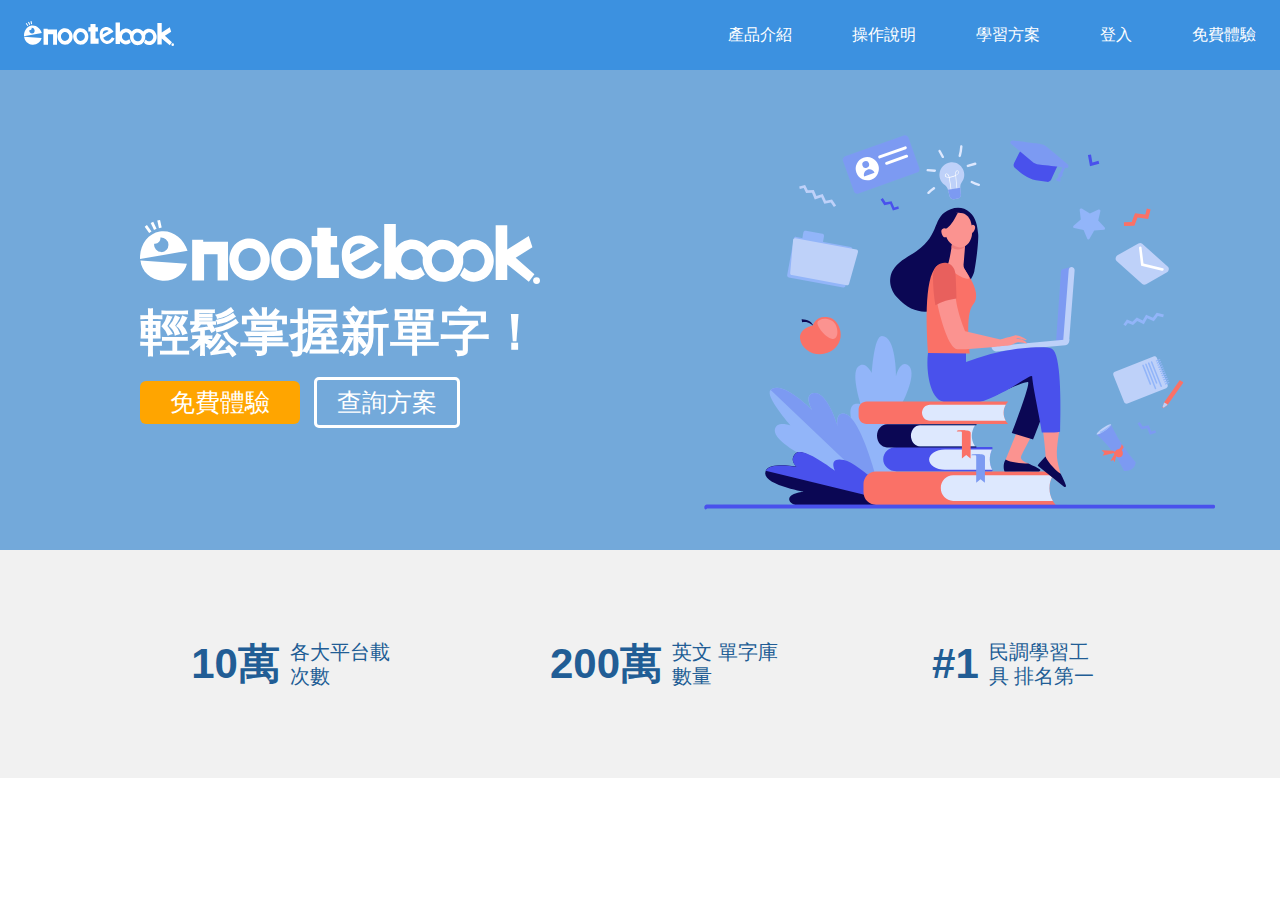
==== index.html @ 25f1acda "index_響應式_01-02banner" ====
<!DOCTYPE html>
<html lang="en">
  <head>
    <meta charset="UTF-8" />
    <meta http-equiv="X-UA-Compatible" content="IE=edge" />
    <meta name="viewport" content="width=device-width, initial-scale=1.0" />
    <link rel="stylesheet" href="css/index.css" />
    <link rel="stylesheet" href="css/template/vb_template.css" />
    <link rel="stylesheet" href="css/template/style_guide.css" />
    <title>Enootebook</title>
  </head>
  <body>
    <!-- header -->
    <header>
      <nav class="navbar">
        <a class="nav-branding" href="index.html"
          ><img src="svg/01_logo/enotebook_logo-white.svg"
        /></a>

        <ul class="nav-menu">
          <li class="nav-item">
            <a class="nav-link" href="index.html">產品介紹</a>
          </li>
          <li class="nav-item">
            <a class="nav-link" href="vb_steps.html">操作說明</a>
          </li>
          <li class="nav-item">
            <a class="nav-link" href="vb_pricingPage.html">學習方案</a>
          </li>
          <li class="nav-item">
            <a class="nav-link" class="btn-login" href="db_home.html">登入</a>
          </li>
          <li class="nav-item">
            <a class="nav-link" class="btn-freelogin" href="db_home.html"
              >免費體驗</a
            >
          </li>
        </ul>

        <div class="hamburger">
          <span class="bar"></span>
          <span class="bar"></span>
          <span class="bar"></span>
        </div>
      </nav>
    </header>
    <div class="top-banner">
      <div class="header-banner">
        <div class="header-banner-box">
          <img src="svg/01_logo/enotebook_logo-white.svg" />
          <h1>輕鬆掌握新單字！</h1>
          <a href="db_home.html" class="btn-orange">免費體驗</a>
          <a href="vb_pricingPage.html" class="btn-update">查詢方案</a>
        </div>
      </div>
    </div>
    <div>
      <ul class="three-section">
        <li>
          <h3>10萬</h3>
          <p>各大平台載次數</p>
        </li>
        <li>
          <h3>200萬</h3>
          <p>英文 單字庫數量</p>
        </li>
        <li>
          <h3>#1</h3>
          <p>民調學習工具 排名第一</p>
        </li>
      </ul>
    </div>
    <!-- 
    <main>
      <h2 class="main-title">產品特點</h2>
      <p class="main-subtitle">enootebook與傳統書本背單字相比具有以下優勢</p>
      <ul class="main-box">
        <li>
          <h3>方便使用</h3>
          <img src="svg/03_illustrator/01_HomePage/bn-feature-01.svg" />
          <p>
            enootebook可以隨時隨地記錄和學習新單詞，不需要攜帶紙質筆記本和詞典，方便快捷。
          </p>
        </li>
        <li>
          <h3>學習工具</h3>
          <img src="svg/03_illustrator/01_HomePage/bn-feature-03.svg" />
          <p>
            enooteobok提供了一個學習工具，使用戶能夠通過測試來加深對新單詞的記憶，並依照使用者對每個單字的熟悉度來進行考試並提高學習效率。
          </p>
        </li>
        <li>
          <h3>單字驗證</h3>
          <img src="svg/03_illustrator/01_HomePage/bn-feature-02.svg" />
          <p>
            enootebook具備單字驗證功能，可以幫助您驗證輸入的單字是否正確且符合英語單字的標準。單字驗證功能可避免拼寫錯誤，提高學習效率。
          </p>
        </li>
      </ul>
    </main>
    <div class="main-banner1">
      <div class="main-bn-innerbox">
        <img
          src="svg/03_illustrator/01_HomePage/bn_learningPeople.svg"
          alt=""
        />
        <div class="mb1-right">
          <h2>輕鬆背單字</h2>
          <p>
            無論你是初學者還是進階學習者，我們的App都能夠滿足你的需求。快來創建帳號，開始輕鬆背單字的學習之旅吧！
          </p>
          <a href="#">快速體驗</a>
        </div>
      </div>
    </div>
    <div class="main-banner2">
      <div class="mb2-box">
        <h3>增加英文競爭力</h3>
        <a class="btn-orange" href="#">增加實力</a>
      </div>
    </div>
    <footer>
      <p>
        &copy; 2023 enootebook Company. All rights reserved. |

        <a href="#">尖兵計畫 前端養成班</a><a href="#"> Tibame</a>
      </p>
    </footer> -->
    <script src="js/vb_temp.js"></script>
  </body>
</html>
---- css/index.css ----
@import url('template/reset.css');

/* ------------------First-Banner---------------- */

.top-banner {
  width: 100%;
  background-color: #73a9da;
}

.header-banner {
  height: 480px;
  width: 1200px;
  margin: 0 auto;
  background-image: url('../svg/03_illustrator/01_HomePage/girlUseLaptop-02.svg');
}

.header-banner-box {
  display: inline-block;
  margin-top: 150px;
  margin-left: 100px;
}

.header-banner-box h1 {
  font-size: 50px;
  font-weight: bold;
  margin-bottom: 20px;
  color: white;
}

.header-banner-box a {
  font-size: 25px;
}
.header-banner-box a:hover {
  box-shadow: -1px -1px 20px 0px rgba(0, 0, 0, 0.15);
}

.header-banner-box img {
  width: 400px;
  margin-bottom: 20px;
}

.btn-free {
  display: inline-block;
  background-color: orange;
  text-decoration: none;
  color: white;

  padding: 10px 20px;
  border-radius: 5px;
}

.btn-update {
  display: inline-block;
  margin-left: 10px;
  text-decoration: none;
  border: 3px solid white;
  padding: 10px 20px;
  border-radius: 5px;
  color: white;
}

/* ------------三個section banner------------ */
.three-section {
  display: flex;
  background-color: rgb(241, 241, 241);
  justify-content: center;
}

.three-section li {
  display: flex;
  align-items: center;
  padding: auto 100px;
  margin: 80px 60px;
  color: #215d95;
}

.three-section li h3 {
  font-size: 42px;
  font-weight: bold;
  margin-left: 20px;
}

.three-section li p {
  font-size: 20px;
  display: inline-block;
  width: 110px;
  margin: 10px;
  line-height: 1.2;
}

/* --------------Main--------------- */
/* Tile&sub */
main {
  width: 1200px;
  margin: 0 auto;
}

main .main-title {
  font-size: 24px;
  text-align: center;
  margin-top: 80px;
  margin-bottom: 20px;
  color: #3c91e0;
  font-weight: bold;
}

main .main-subtitle {
  color: grey;
  font-size: 21px;
  text-align: center;
  margin-bottom: 60px;
}

/* Article */
.main-box {
  margin-bottom: 130px;
  margin: 0 auto;
  display: flex;
  flex-wrap: wrap;
  justify-content: center;
}

.main-box li {
  width: auto;

  padding: 30px 30px 30px 30px;
  margin: 20px;
}

.main-box h3 {
  text-align: center;
  font-size: 18px;
  color: #215d95;
  font-weight: bold;
  margin-top: 20px;
  margin-bottom: 20px;
}

.main-box img {
  display: block;
  margin: 0 auto;
  width: 300px;
  height: 240px;

  margin-bottom: 20px;
}

.main-box p {
  display: block;
  text-align: start;
  margin: 0 auto;
  width: 300px;
  font-size: 15px;
  line-height: 2;
}

/* -------------Banner1：輕鬆背彈字------------ */
.main-banner1 {
  padding-top: 70px;
}

.main-bn-innerbox {
  width: 1200px;
  margin: 0 auto;

  border-radius: 30px 30px 0px 0px;

  display: flex;
  justify-content: center;
  align-items: center;

  gap: 50px;
}

.mb1-right {
  background-color: #fff;
  color: rgb(48, 48, 48);
  padding: 40px;
  border-radius: 20px;
}

.mb1-right h2 {
  font-size: 30px;
  font-weight: bold;
  text-align: start;
  margin-bottom: 22px;
}

.mb1-right p {
  width: 300px;
  margin-bottom: 20px;
  font-size: 12px;
  line-height: 1.6;
}

.mb1-right a {
  display: inline-block;
  text-align: center;
  width: auto;
  padding: 15px;
  color: white;
  background-color: orange;
  border-radius: 5px;
  text-decoration: none;
  box-sizing: border-box;
}

.main-banner1 img {
  width: 480px;
}

/* -------------Banner2---------- */
.main-banner2 {
  background-color: hsl(203, 77%, 45%);
  font-weight: bold;
  padding-top: 60px;
}

.mb2-box {
  width: auto;
  margin: 0 auto;
  display: flex;
  justify-content: center;
  align-items: center;
  flex-direction: column;
  gap: 15px;
}

.main-banner2 h3 {
  text-align: center;
  line-height: normal;
  font-size: 30px;
  color: white;
}

.main-banner2 a {
  margin: 9px 0;
}

/* ---------------RWD--------------- */

@media screen and (max-width: 414px) {
  /* 第一個banner: */
  .header-banner {
    background-image: none;
    width: 414px;
  }
  .header-banner {
    height: 200px;
  }

  .header-banner-box {
    margin-top: 45px;
  }

  .header-banner-box h1 {
    font-size: 30px;
    text-align: center;
  }

  .header-banner-box img {
    display: none;
  }

  .header-banner-box a {
    font-size: 10px;
  }

  /* 第二個banner */

  .three-section li {
    margin: 10px 5px;
  }

  .three-section li h3 {
    font-size: 10px;
    font-weight: bold;
    margin-left: 20px;
  }

  .three-section li p {
    font-size: 6px;
    width: 80px;
  }
}
---- css/template/vb_template.css ----
body {
  margin: 0 auto;
}

/* -----------------header------------------------- */
header {
  background-color: #3c91e0;
}

li {
  list-style: none;
}

a {
  color: white;
  text-decoration: none;
}

.navbar {
  min-height: 70px;
  display: flex;
  justify-content: space-between;
  align-items: center;
  padding: 0 24px;
}

.nav-menu {
  display: flex;
  justify-content: space-between;
  align-items: center;
  gap: 60px;
}

.nav-branding {
  width: 150px;
}

.nav-link {
  transition: 0.7s ease;
}

.nav-link:hover {
  color: dodgerblue;
}

.hamburger {
  display: none;
  cursor: pointer;
}

.bar {
  display: block;
  width: 25px;
  height: 3px;
  margin: 5px auto;
  transition: all 0.3s ease-in-out;
  background-color: white;
}

@media (max-width: 768px) {
  .hamburger {
    display: block;
  }

  .hamburger.active .bar:nth-child(2) {
    opacity: 0;
  }
  .hamburger.active .bar:nth-child(1) {
    transform: translateY(8px) rotate(45deg);
  }
  .hamburger.active .bar:nth-child(3) {
    transform: translateY(-8px) rotate(-45deg);
  }

  .nav-menu {
    position: fixed;
    left: -100%;
    top: 70px;
    gap: 0;
    flex-direction: column;
    background-color: #3c91e0;
    width: 100%;
    text-align: center;
    transition: 0.3s;
  }

  .nav-item {
    margin: 16px 0;
  }

  .nav-menu.active {
    left: 0;
  }
}

/* --------------Footer------------ */
/* Footer styles */
footer {
  background-color: #13518b;
  color: #fff;
  padding: 20px;
  text-align: center;

  bottom: 0;
  width: 100%;
  box-sizing: border-box;
}

footer a {
  color: #fff;
  text-decoration: none;
}

footer a:hover {
  text-decoration: underline;
}

.hamburger {
  display: none;
  cursor: pointer;
}

.bar {
  display: block;
  width: 25px;
  height: 3px;
  margin: 5px auto;
  transition: all 0.3s ease-in-out;
  background-color: white;
}

@media screen and (max-width: 414px) {
  .hamburger {
    display: block;
  }

  .hamburger.active .bar:nth-child(2) {
    opacity: 0;
  }
  .hamburger.active .bar:nth-child(1) {
    transform: translateY(8px) rotate(45deg);
  }
  .hamburger.active .bar:nth-child(3) {
    transform: translateY(-8px) rotate(-45deg);
  }

  .nav-menu {
    position: fixed;
    left: -100%;
    top: 70px;
    gap: 0;
    flex-direction: column;

    width: 100%;
    text-align: center;
    transition: 0.3s;
  }

  .nav-item {
    margin: 16px 0;
  }

  .nav-menu.active {
    left: 0;
  }
}
---- css/template/style_guide.css ----
/*  */

body {
  font-family: 'Noto Sans TC', sans-serif;
  box-sizing: border-box;
}

/* Button */
.btn-orange {
  display: inline-block;
  background-color: orange;
  padding: 9px 30px;
  color: white;
  font-size: 19px;
  text-decoration: none;
  border-radius: 6px;
}

.btn-orange:hover {
  box-shadow: -1px -1px 20px 0px rgba(0, 0, 0, 0.15);
}

.btn-blue {
  display: inline-block;
  outline: 1px solid #3c91e0;
  color: #3c91e0;
  padding: 9px 30px;

  font-size: 19px;
  text-decoration: none;
  border-radius: 6px;
}
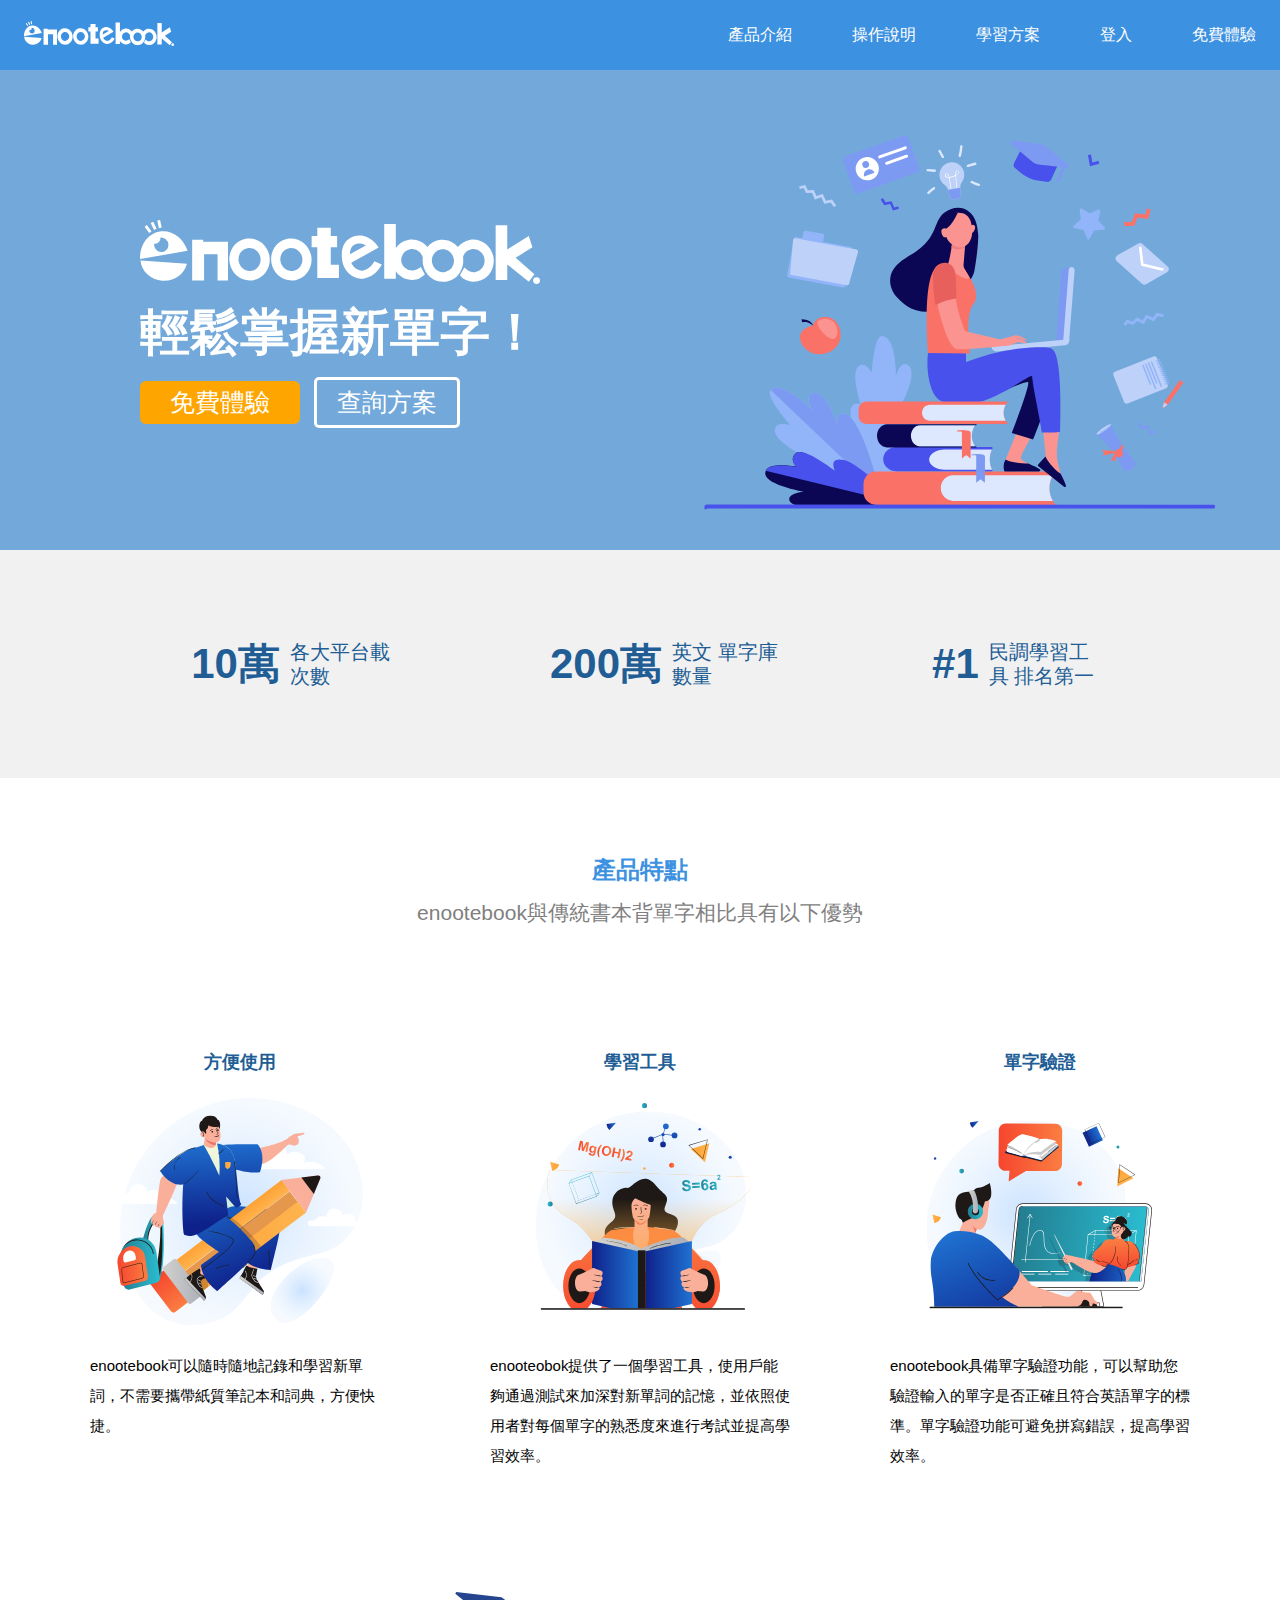
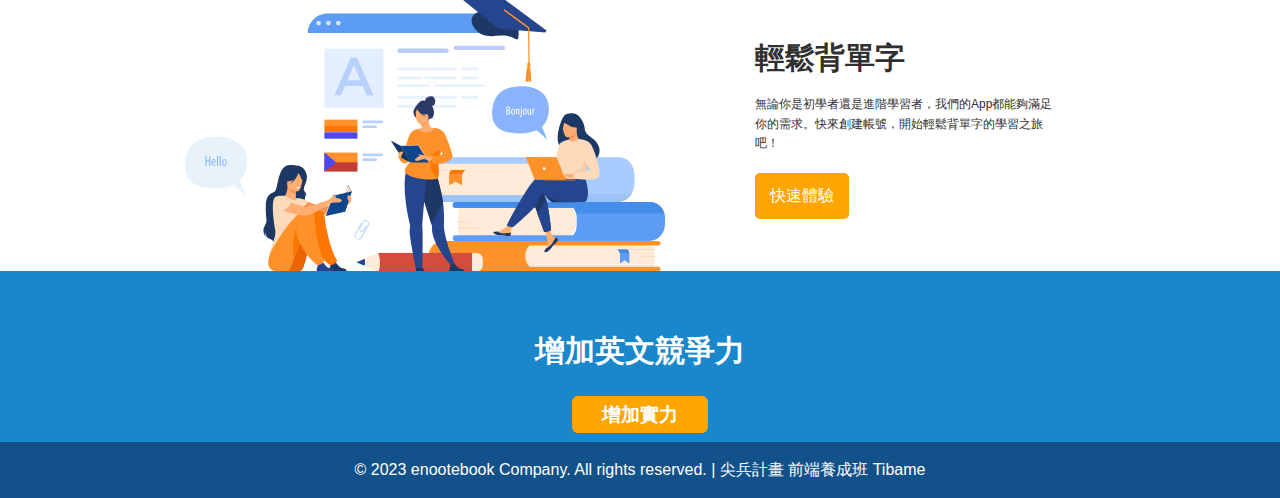
==== commit def1927c: "index_響應式結構" ====
--- a/index.html
+++ b/index.html
@@ -70,7 +70,7 @@
         </li>
       </ul>
     </div>
-    <!-- 
+
     <main>
       <h2 class="main-title">產品特點</h2>
       <p class="main-subtitle">enootebook與傳統書本背單字相比具有以下優勢</p>
@@ -125,7 +125,7 @@
 
         <a href="#">尖兵計畫 前端養成班</a><a href="#"> Tibame</a>
       </p>
-    </footer> -->
+    </footer>
     <script src="js/vb_temp.js"></script>
   </body>
 </html>
--- a/css/index.css
+++ b/css/index.css
@@ -282,4 +282,29 @@
     font-size: 6px;
     width: 80px;
   }
-}
+  /* -------- main -------- */
+  main {
+    width: 414px;
+  }
+
+  main .main-title {
+    margin-top: 30px;
+    margin-bottom: 10px;
+    font-size: 10px;
+  }
+
+  main .main-subtitle {
+    font-size: 10px;
+    margin-bottom: 10px;
+  }
+
+  /* main 2 */
+  .main-bn-innerbox {
+    width: 414px;
+  }
+
+  .main-banner1 img {
+    display: none;
+  }
+  /* footer */
+}
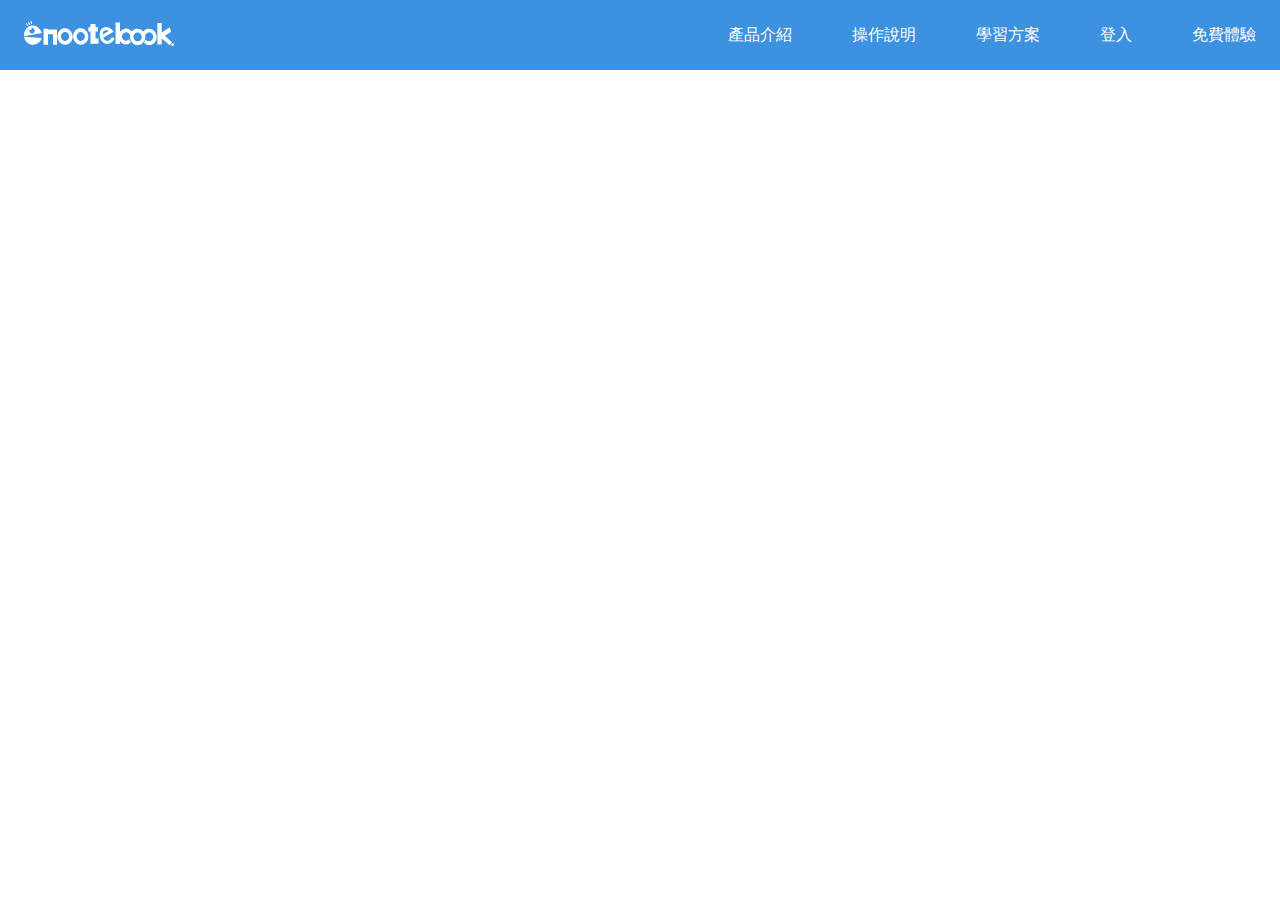
==== commit f66f99fa: "更新響應" ====
--- a/index.html
+++ b/index.html
@@ -44,7 +44,7 @@
         </div>
       </nav>
     </header>
-    <div class="top-banner">
+    <!-- <div class="top-banner">
       <div class="header-banner">
         <div class="header-banner-box">
           <img src="svg/01_logo/enotebook_logo-white.svg" />
@@ -125,7 +125,7 @@
 
         <a href="#">尖兵計畫 前端養成班</a><a href="#"> Tibame</a>
       </p>
-    </footer>
+    </footer> -->
     <script src="js/vb_temp.js"></script>
   </body>
 </html>
--- a/css/index.css
+++ b/css/index.css
@@ -1,6 +1,9 @@
 @import url('template/reset.css');
 
 /* ------------------First-Banner---------------- */
+body {
+  box-sizing: border-box;
+}
 
 .top-banner {
   width: 100%;
@@ -96,6 +99,7 @@
 }
 
 main .main-title {
+  width: 100%;
   font-size: 24px;
   text-align: center;
   margin-top: 80px;
@@ -123,7 +127,7 @@
 .main-box li {
   width: auto;
 
-  padding: 30px 30px 30px 30px;
+  padding: 0px 0px 0px 0px;
   margin: 20px;
 }
 
@@ -240,10 +244,14 @@
 /* ---------------RWD--------------- */
 
 @media screen and (max-width: 414px) {
+  .navbar {
+    padding: 0;
+  }
+
   /* 第一個banner: */
   .header-banner {
     background-image: none;
-    width: 414px;
+    width: 100%;
   }
   .header-banner {
     height: 200px;
@@ -268,8 +276,11 @@
 
   /* 第二個banner */
 
+  .three-section {
+    width: 100%;
+  }
   .three-section li {
-    margin: 10px 5px;
+    margin: 10px 0px;
   }
 
   .three-section li h3 {
@@ -280,11 +291,15 @@
 
   .three-section li p {
     font-size: 6px;
-    width: 80px;
+    width: 100%;
   }
   /* -------- main -------- */
+  body {
+    width: 414px;
+  }
+
   main {
-    width: 414px;
+    width: 100%;
   }
 
   main .main-title {
@@ -298,13 +313,32 @@
     margin-bottom: 10px;
   }
 
+  .main-box {
+    width: 100%;
+  }
+  .main-box li {
+    margin: 20px 0;
+  }
   /* main 2 */
   .main-bn-innerbox {
-    width: 414px;
+    width: 100%;
   }
 
   .main-banner1 img {
     display: none;
   }
+
+  .mb1-right {
+    padding: 10px;
+  }
+
+  .mb2-box {
+    width: 100%;
+  }
+
   /* footer */
-}
+
+  footer {
+    width: 100%;
+  }
+}
--- a/css/template/vb_template.css
+++ b/css/template/vb_template.css
@@ -73,13 +73,14 @@
   }
 
   .nav-menu {
+    box-sizing: border-box;
     position: fixed;
     left: -100%;
     top: 70px;
     gap: 0;
     flex-direction: column;
     background-color: #3c91e0;
-    width: 100%;
+    width: 414px;
     text-align: center;
     transition: 0.3s;
   }
@@ -90,6 +91,7 @@
 
   .nav-menu.active {
     left: 0;
+    width: 414px;
   }
 }
 
@@ -129,6 +131,10 @@
   background-color: white;
 }
 
+body.lock-scroll {
+  overflow: hidden;
+}
+
 @media screen and (max-width: 414px) {
   .hamburger {
     display: block;
@@ -151,7 +157,7 @@
     gap: 0;
     flex-direction: column;
 
-    width: 100%;
+    width: 414px;
     text-align: center;
     transition: 0.3s;
   }
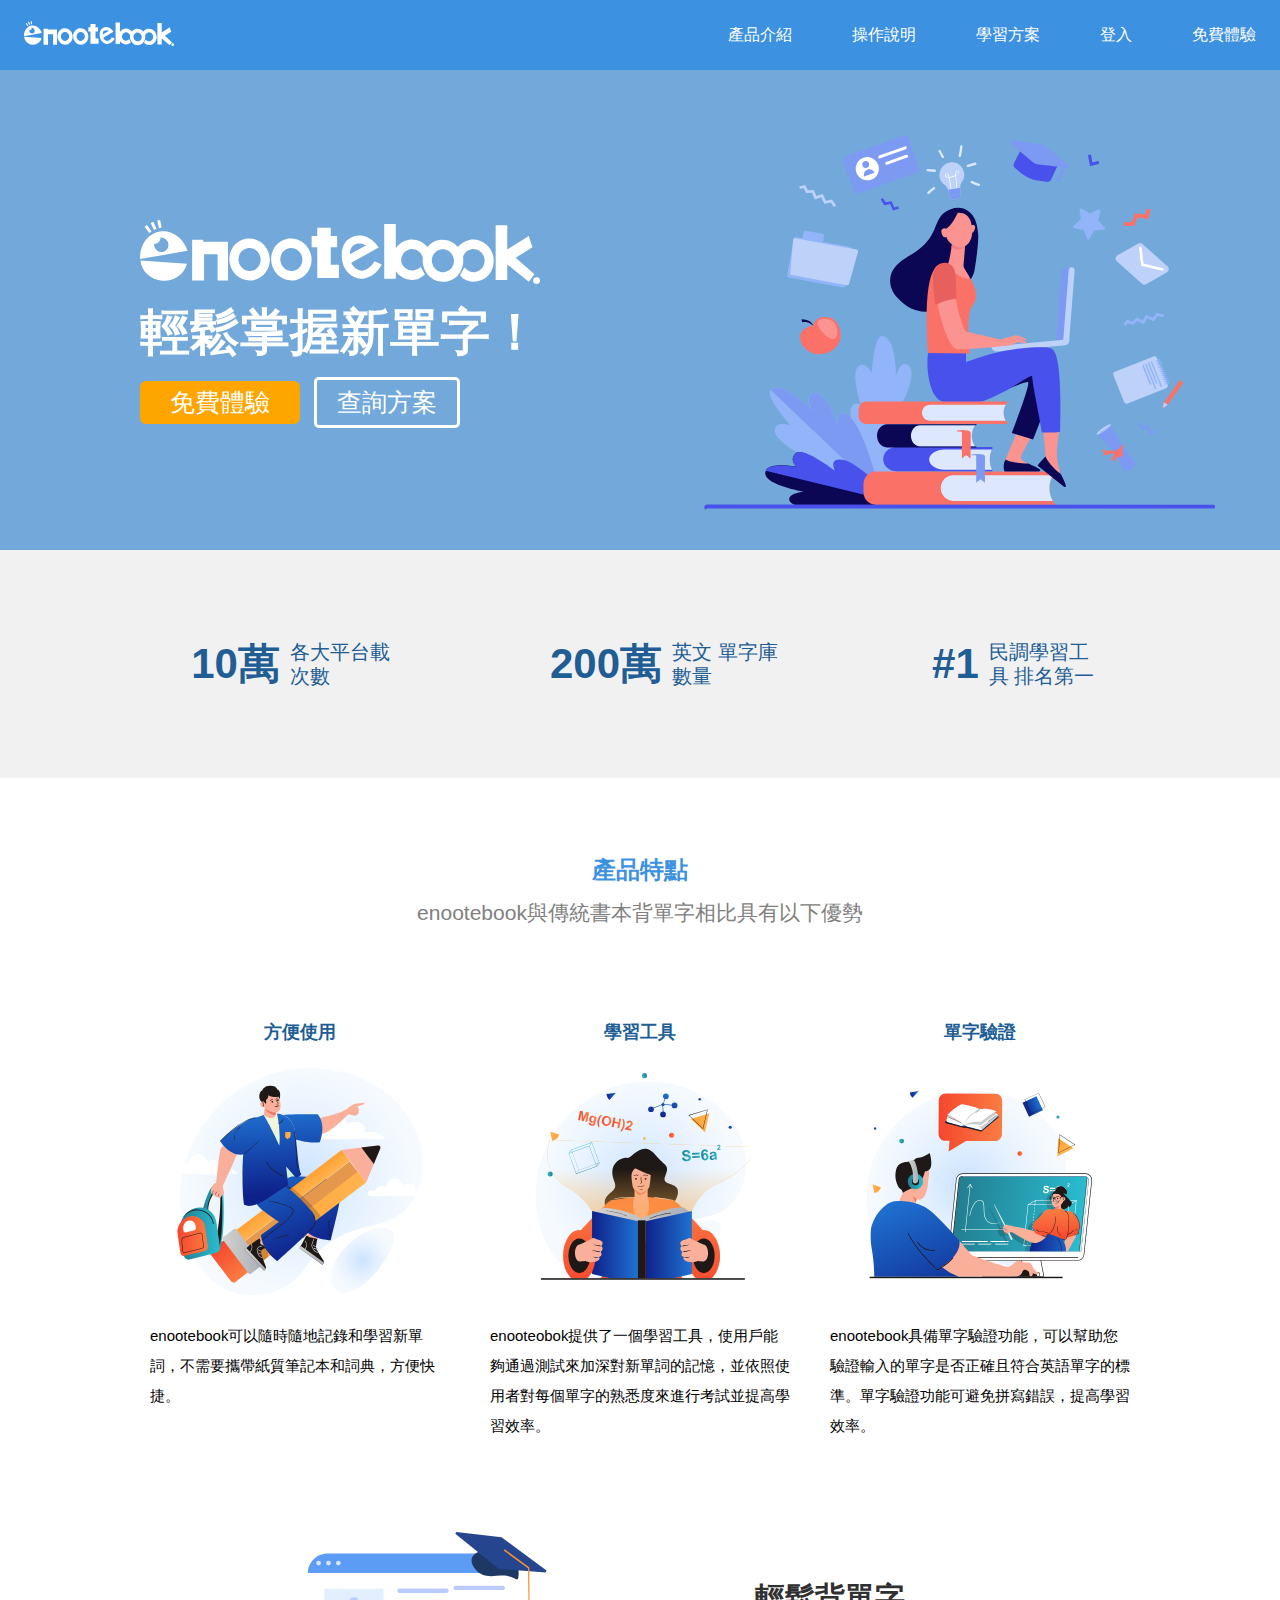
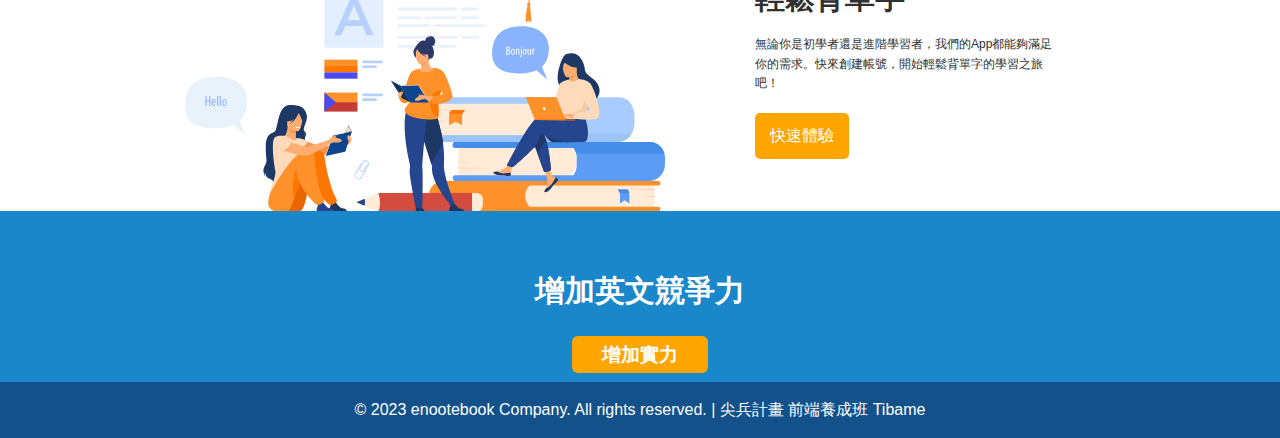
==== commit 3f4c0cb5: "響應式" ====
--- a/index.html
+++ b/index.html
@@ -3,7 +3,10 @@
   <head>
     <meta charset="UTF-8" />
     <meta http-equiv="X-UA-Compatible" content="IE=edge" />
-    <meta name="viewport" content="width=device-width, initial-scale=1.0" />
+    <meta
+      name="viewport"
+      content="width=device-width, initial-scale=1, minimum-scale=1, maximum-scale=1"
+    />
     <link rel="stylesheet" href="css/index.css" />
     <link rel="stylesheet" href="css/template/vb_template.css" />
     <link rel="stylesheet" href="css/template/style_guide.css" />
@@ -44,7 +47,7 @@
         </div>
       </nav>
     </header>
-    <!-- <div class="top-banner">
+    <div class="top-banner">
       <div class="header-banner">
         <div class="header-banner-box">
           <img src="svg/01_logo/enotebook_logo-white.svg" />
@@ -125,7 +128,7 @@
 
         <a href="#">尖兵計畫 前端養成班</a><a href="#"> Tibame</a>
       </p>
-    </footer> -->
+    </footer>
     <script src="js/vb_temp.js"></script>
   </body>
 </html>
--- a/css/index.css
+++ b/css/index.css
@@ -244,10 +244,6 @@
 /* ---------------RWD--------------- */
 
 @media screen and (max-width: 414px) {
-  .navbar {
-    padding: 0;
-  }
-
   /* 第一個banner: */
   .header-banner {
     background-image: none;
--- a/css/template/vb_template.css
+++ b/css/template/vb_template.css
@@ -1,3 +1,7 @@
+* {
+  box-sizing: border-box;
+}
+
 body {
   margin: 0 auto;
 }
@@ -80,7 +84,7 @@
     gap: 0;
     flex-direction: column;
     background-color: #3c91e0;
-    width: 414px;
+    width: 100%;
     text-align: center;
     transition: 0.3s;
   }
@@ -91,7 +95,6 @@
 
   .nav-menu.active {
     left: 0;
-    width: 414px;
   }
 }
 
@@ -136,6 +139,15 @@
 }
 
 @media screen and (max-width: 414px) {
+  .navbar {
+    width: 100%;
+    box-sizing: border-box;
+  }
+
+  .nav-branding img {
+    width: 100%;
+  }
+
   .hamburger {
     display: block;
   }
@@ -157,7 +169,7 @@
     gap: 0;
     flex-direction: column;
 
-    width: 414px;
+    width: 100%;
     text-align: center;
     transition: 0.3s;
   }
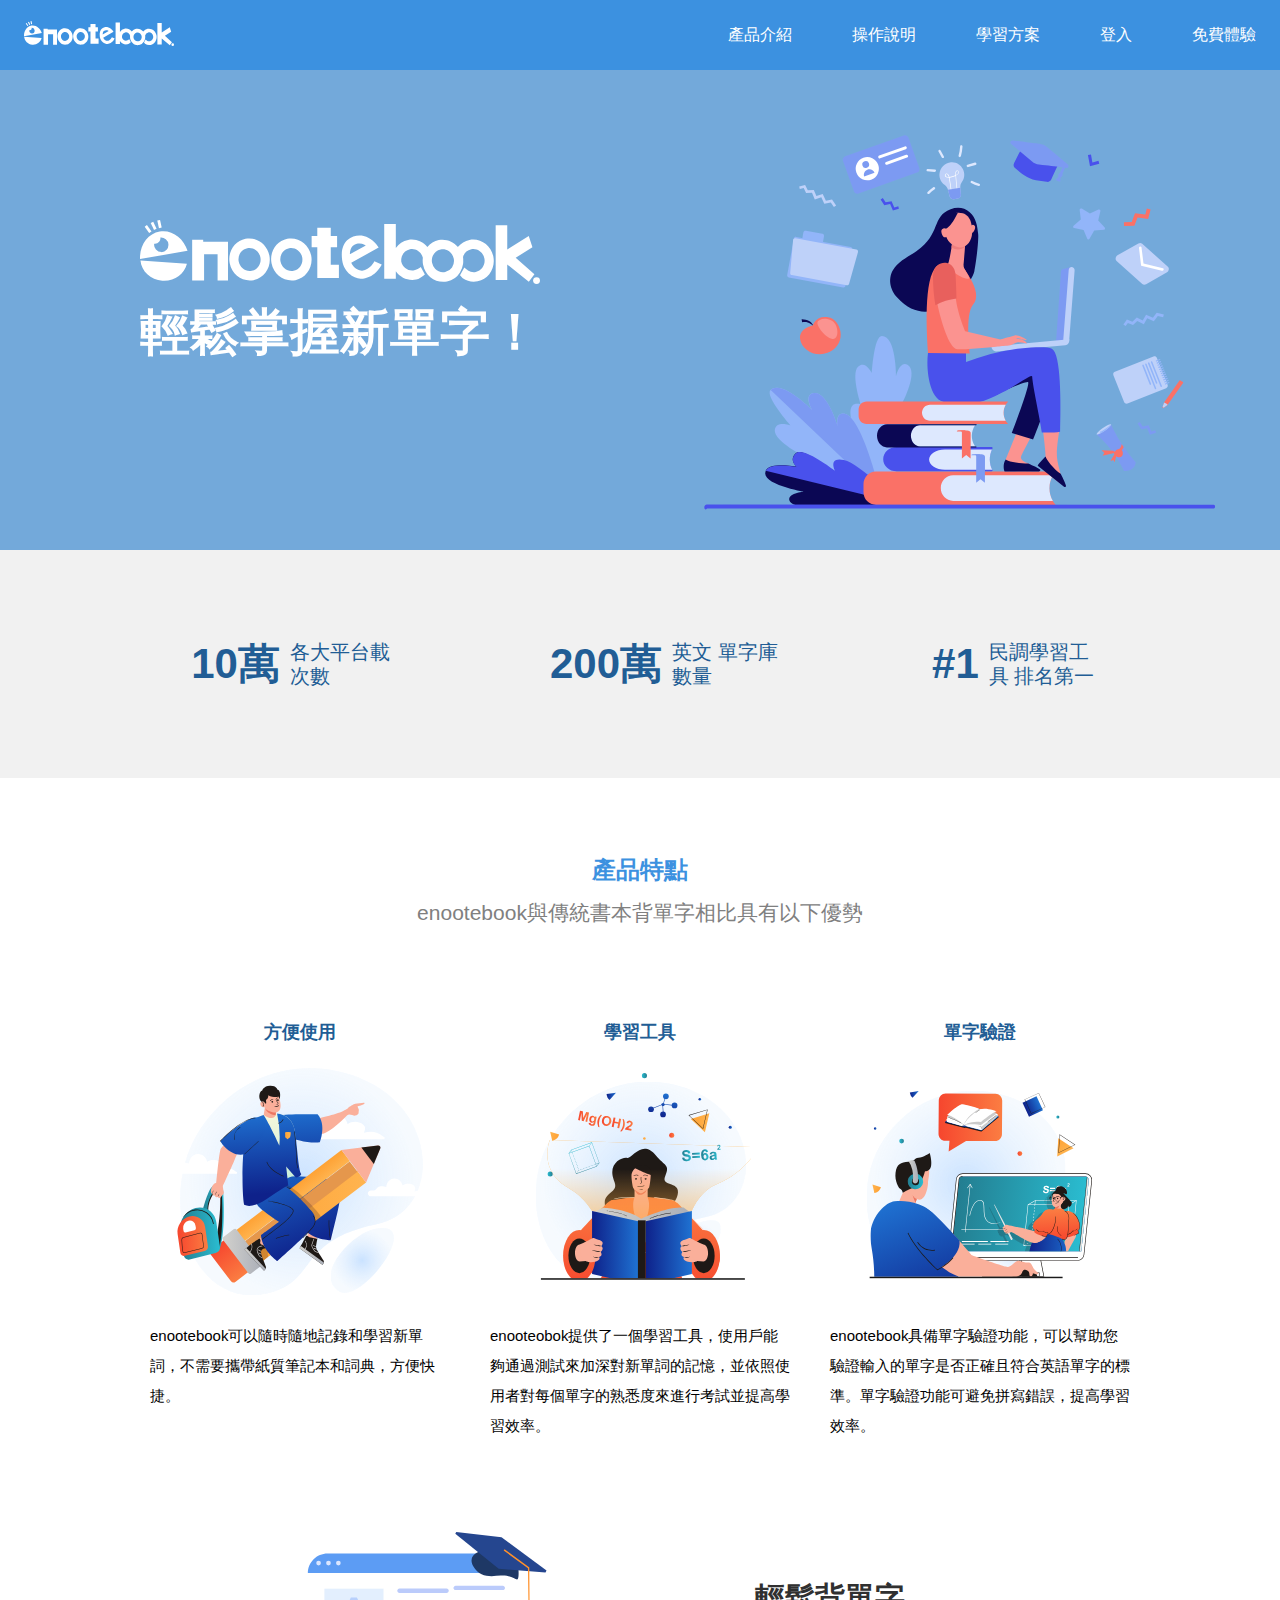
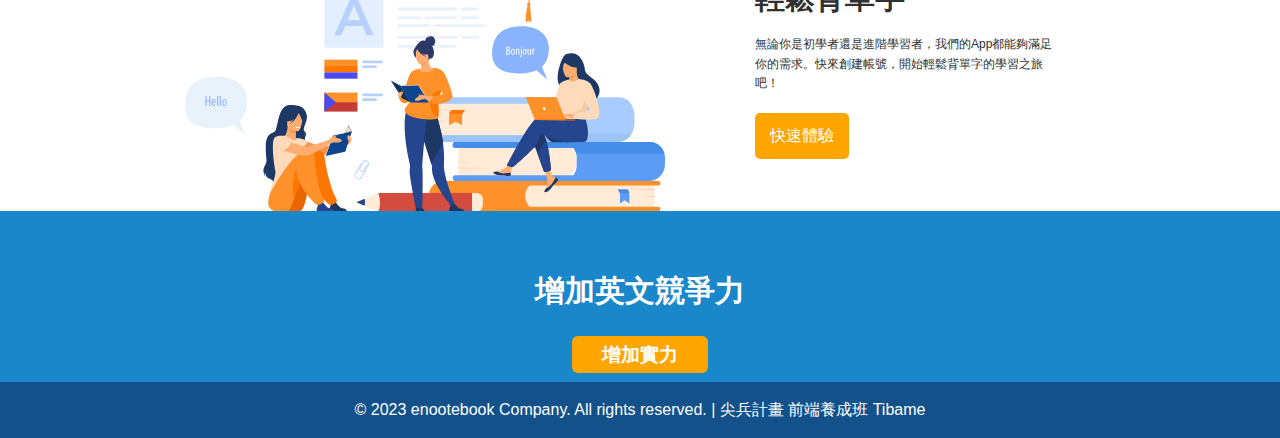
==== commit 2dd98993: "響應homepage" ====
--- a/index.html
+++ b/index.html
@@ -5,7 +5,7 @@
     <meta http-equiv="X-UA-Compatible" content="IE=edge" />
     <meta
       name="viewport"
-      content="width=device-width, initial-scale=1, minimum-scale=1, maximum-scale=1"
+      content="width=device-width, initial-scale=1.0, maximum-scale=1.0, user-scalable=0"
     />
     <link rel="stylesheet" href="css/index.css" />
     <link rel="stylesheet" href="css/template/vb_template.css" />
@@ -52,8 +52,8 @@
         <div class="header-banner-box">
           <img src="svg/01_logo/enotebook_logo-white.svg" />
           <h1>輕鬆掌握新單字！</h1>
-          <a href="db_home.html" class="btn-orange">免費體驗</a>
-          <a href="vb_pricingPage.html" class="btn-update">查詢方案</a>
+          <!-- <a href="db_home.html" class="btn-orange">免費體驗</a>
+          <a href="vb_pricingPage.html" class="btn-update">查詢方案</a> -->
         </div>
       </div>
     </div>
--- a/css/index.css
+++ b/css/index.css
@@ -250,11 +250,17 @@
     width: 100%;
   }
   .header-banner {
+    display: flex;
+    align-items: center;
+    justify-content: center;
     height: 200px;
+    margin: 0;
+    box-sizing: border-box;
   }
 
   .header-banner-box {
-    margin-top: 45px;
+    margin-top: 0px;
+    margin-left: 0px;
   }
 
   .header-banner-box h1 {
@@ -274,25 +280,27 @@
 
   .three-section {
     width: 100%;
+    flex-direction: column;
   }
   .three-section li {
-    margin: 10px 0px;
+    /* flex-direction: row; */
+    margin: 10px 30px;
+    justify-content: start;
+    align-content: center;
   }
 
   .three-section li h3 {
-    font-size: 10px;
-    font-weight: bold;
-    margin-left: 20px;
+    display: inline-block;
+    font-size: 14px;
+    width: 30%;
   }
 
   .three-section li p {
-    font-size: 6px;
-    width: 100%;
+    display: block;
+    width: 70%;
+    font-size: 14px;
   }
   /* -------- main -------- */
-  body {
-    width: 414px;
-  }
 
   main {
     width: 100%;
@@ -338,3 +346,6 @@
     width: 100%;
   }
 }
+
+@media screen and (max-width: 390px) {
+}
--- a/css/template/vb_template.css
+++ b/css/template/vb_template.css
@@ -182,3 +182,6 @@
     left: 0;
   }
 }
+
+@media screen and (max-width: 390px) {
+}
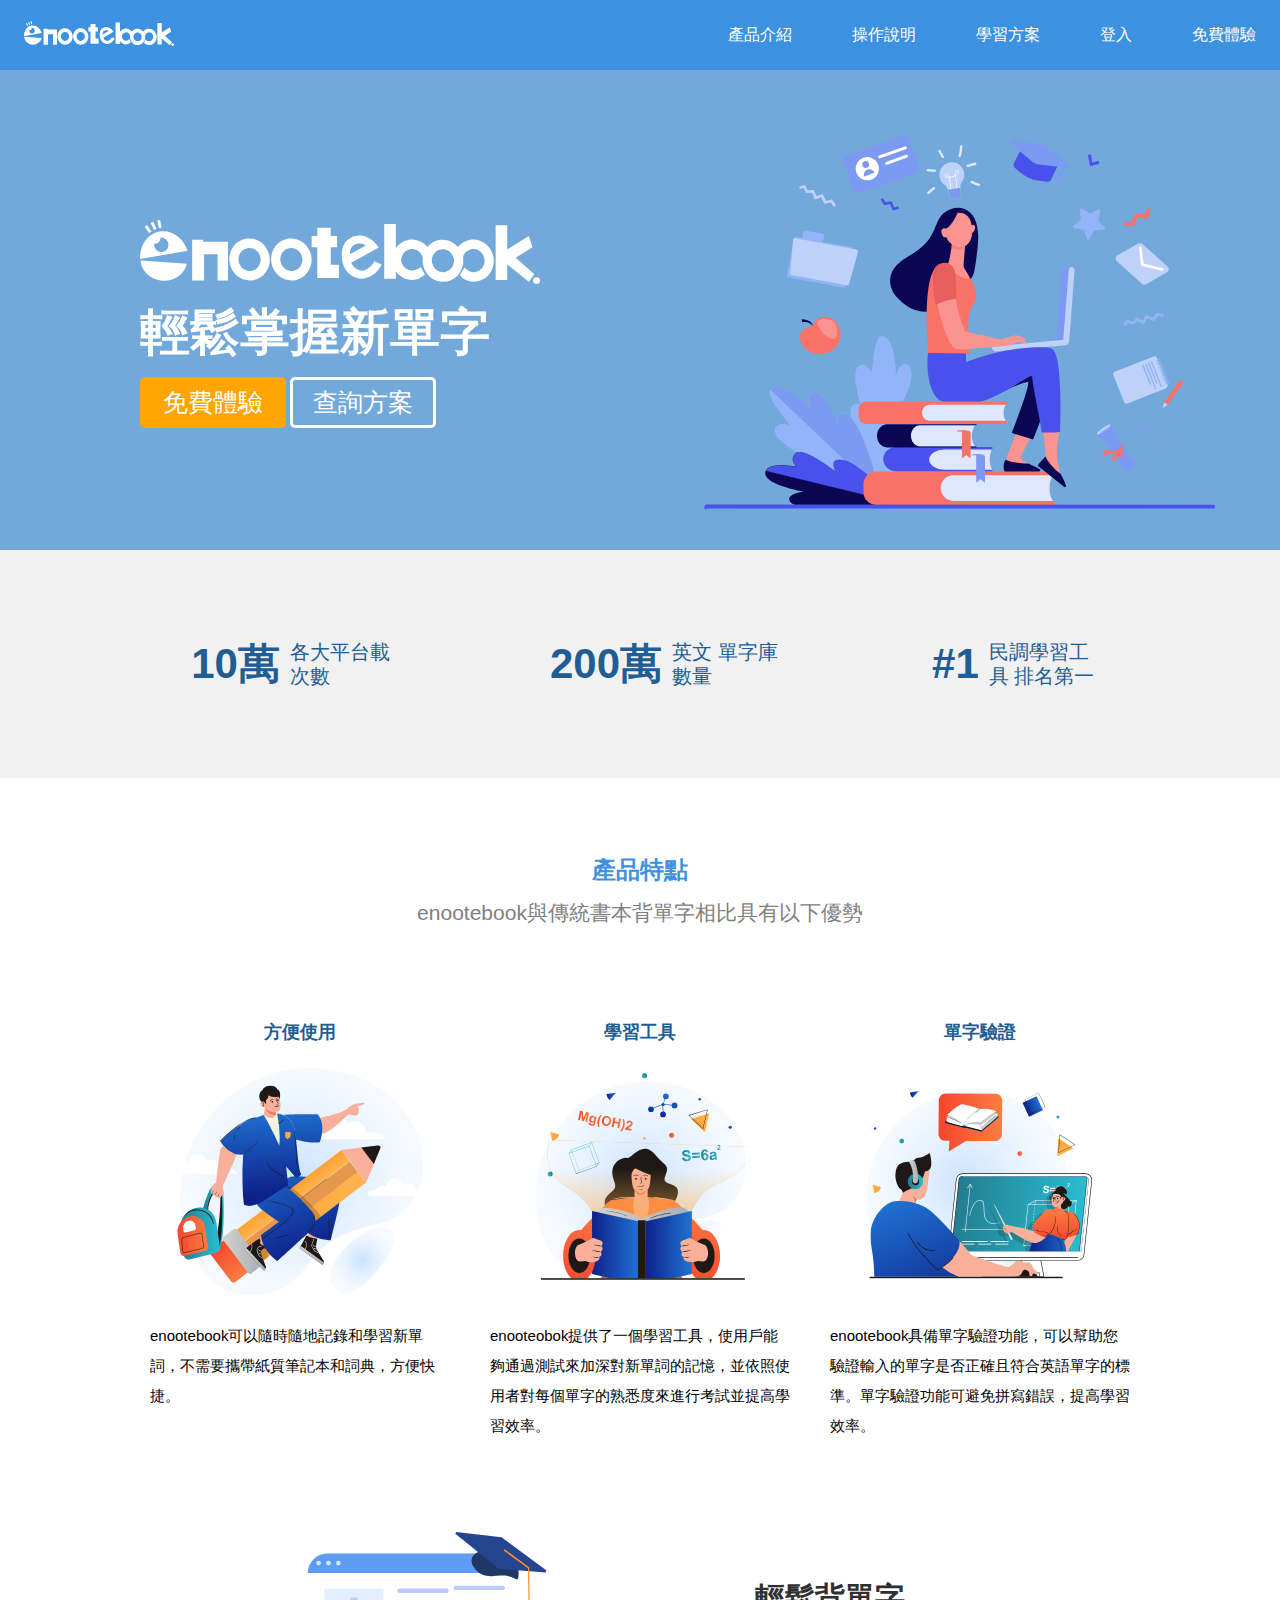
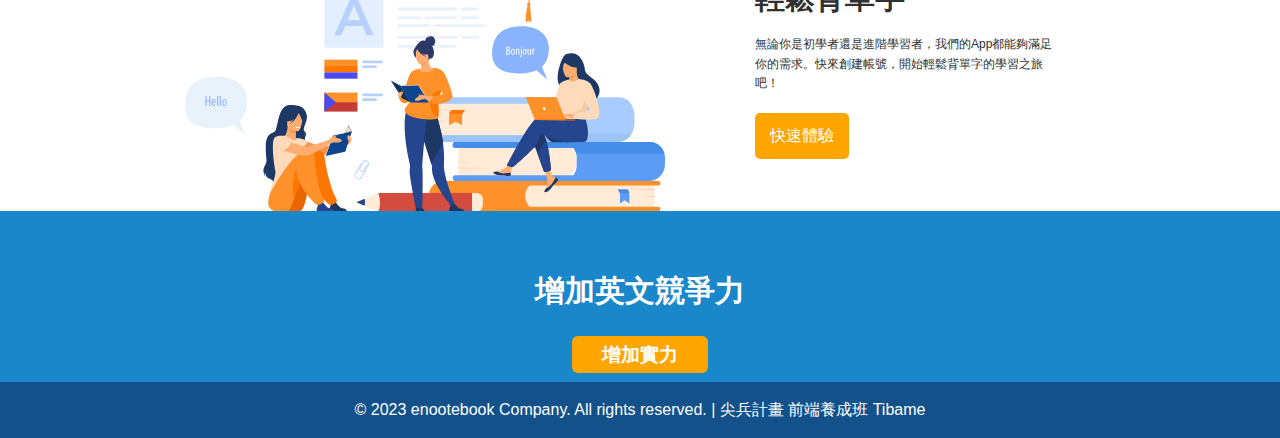
==== commit bb760818: "響應更新" ====
--- a/index.html
+++ b/index.html
@@ -51,9 +51,11 @@
       <div class="header-banner">
         <div class="header-banner-box">
           <img src="svg/01_logo/enotebook_logo-white.svg" />
-          <h1>輕鬆掌握新單字！</h1>
-          <!-- <a href="db_home.html" class="btn-orange">免費體驗</a>
-          <a href="vb_pricingPage.html" class="btn-update">查詢方案</a> -->
+          <h1>輕鬆掌握新單字</h1>
+          <div class="top_banner_btnBox">
+            <a href="db_home.html" class="btn-banner-free">免費體驗</a>
+            <a href="vb_pricingPage.html" class="btn-update">查詢方案</a>
+          </div>
         </div>
       </div>
     </div>
--- a/css/index.css
+++ b/css/index.css
@@ -42,6 +42,9 @@
   margin-bottom: 20px;
 }
 
+.top_banner_btnBox {
+}
+
 .btn-free {
   display: inline-block;
   background-color: orange;
@@ -52,9 +55,19 @@
   border-radius: 5px;
 }
 
+.btn-banner-free {
+  display: inline-block;
+  background-color: orange;
+  text-decoration: none;
+  color: white;
+
+  padding: 10px 20px;
+  border: 3px solid orange;
+  border-radius: 5px;
+}
+
 .btn-update {
   display: inline-block;
-  margin-left: 10px;
   text-decoration: none;
   border: 3px solid white;
   padding: 10px 20px;
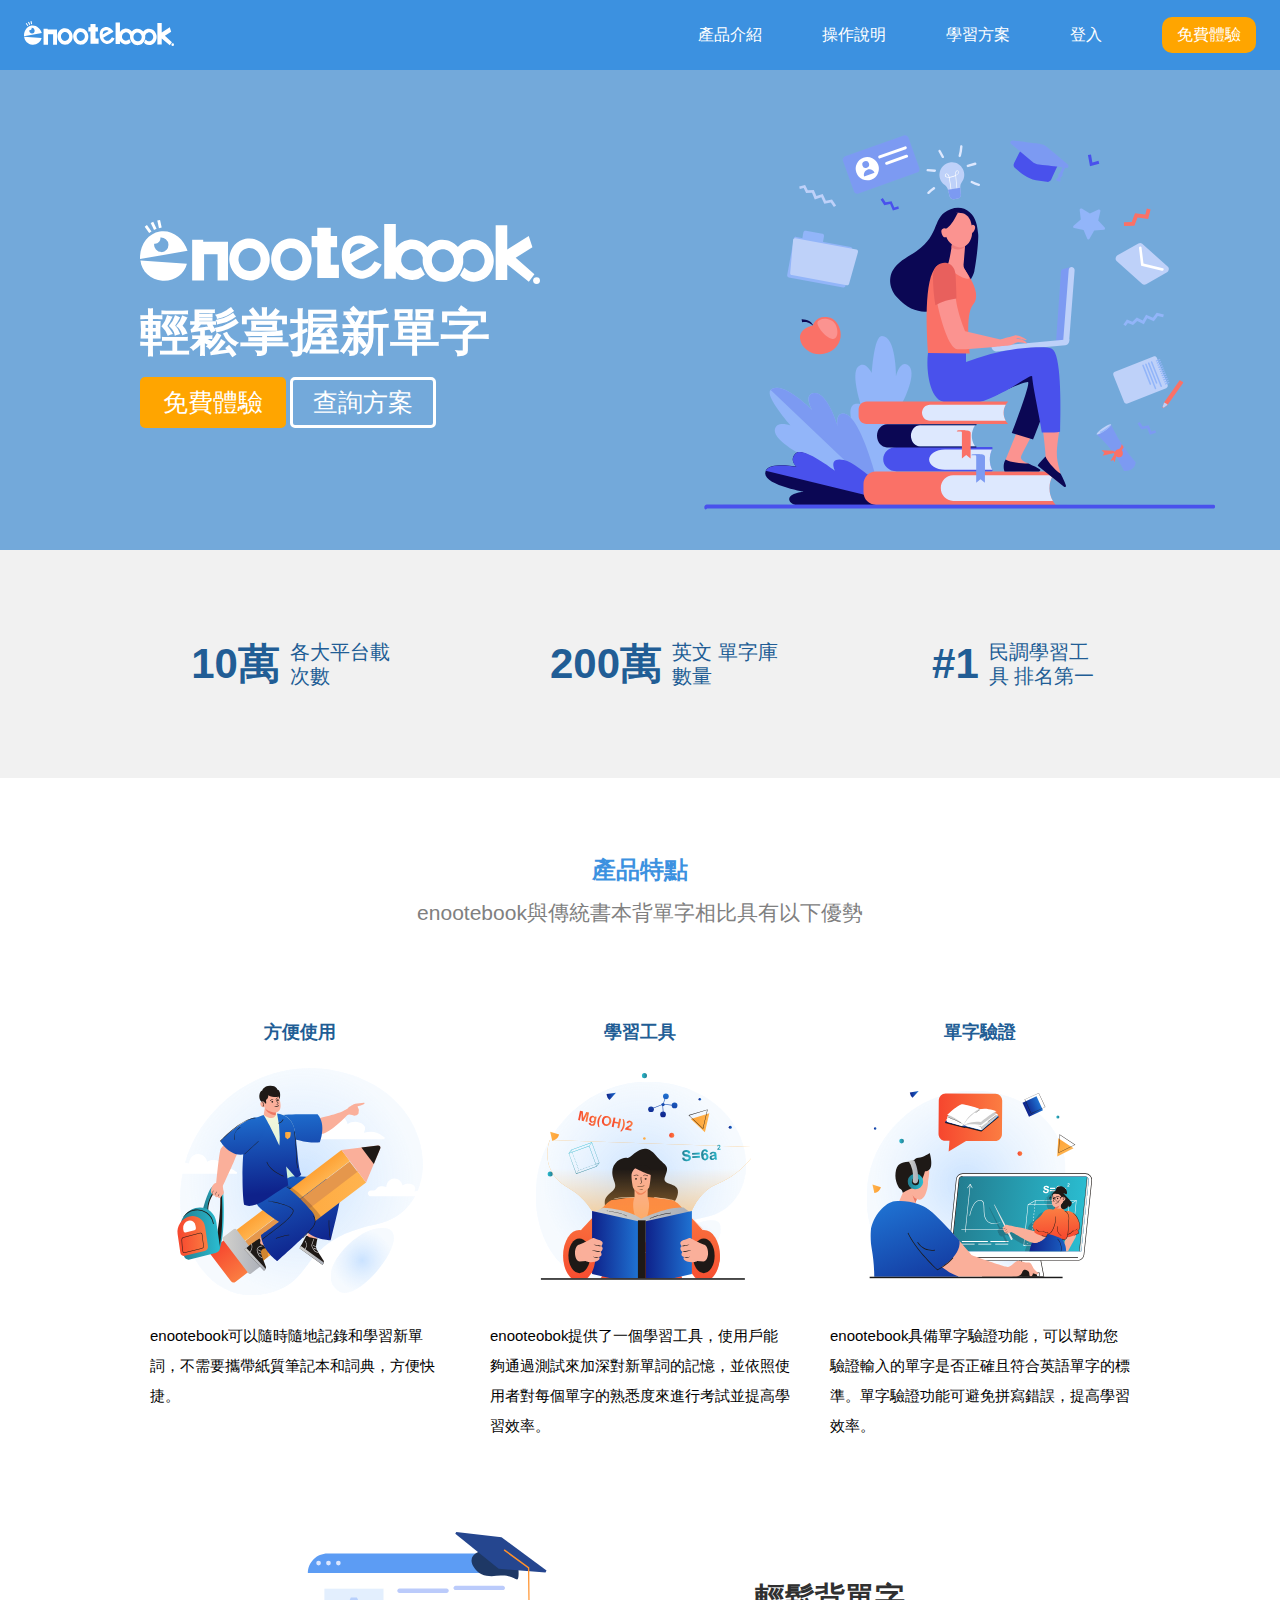
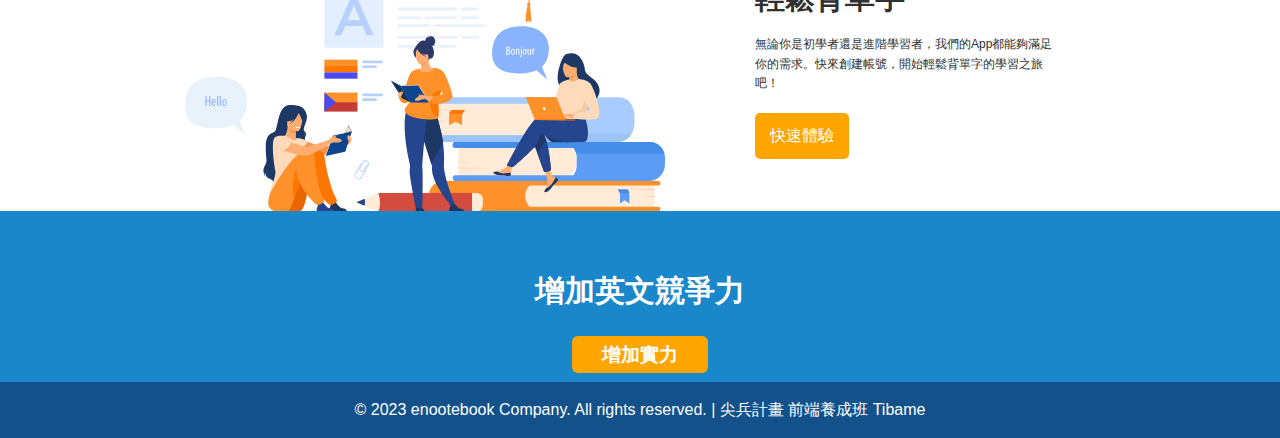
==== commit 4c51c43e: "更新header按鈕" ====
--- a/index.html
+++ b/index.html
@@ -33,7 +33,7 @@
           <li class="nav-item">
             <a class="nav-link" class="btn-login" href="db_home.html">登入</a>
           </li>
-          <li class="nav-item">
+          <li class="nav-item nav_outline">
             <a class="nav-link" class="btn-freelogin" href="db_home.html"
               >免費體驗</a
             >
--- a/css/index.css
+++ b/css/index.css
@@ -42,8 +42,8 @@
   margin-bottom: 20px;
 }
 
-.top_banner_btnBox {
-}
+/* .top_banner_btnBox {
+} */
 
 .btn-free {
   display: inline-block;
--- a/css/template/vb_template.css
+++ b/css/template/vb_template.css
@@ -44,7 +44,13 @@
 }
 
 .nav-link:hover {
-  color: dodgerblue;
+  text-decoration: underline;
+}
+
+.nav_outline {
+  border-radius: 10px;
+  padding: 10px 15px;
+  background-color: orange;
 }
 
 .hamburger {
